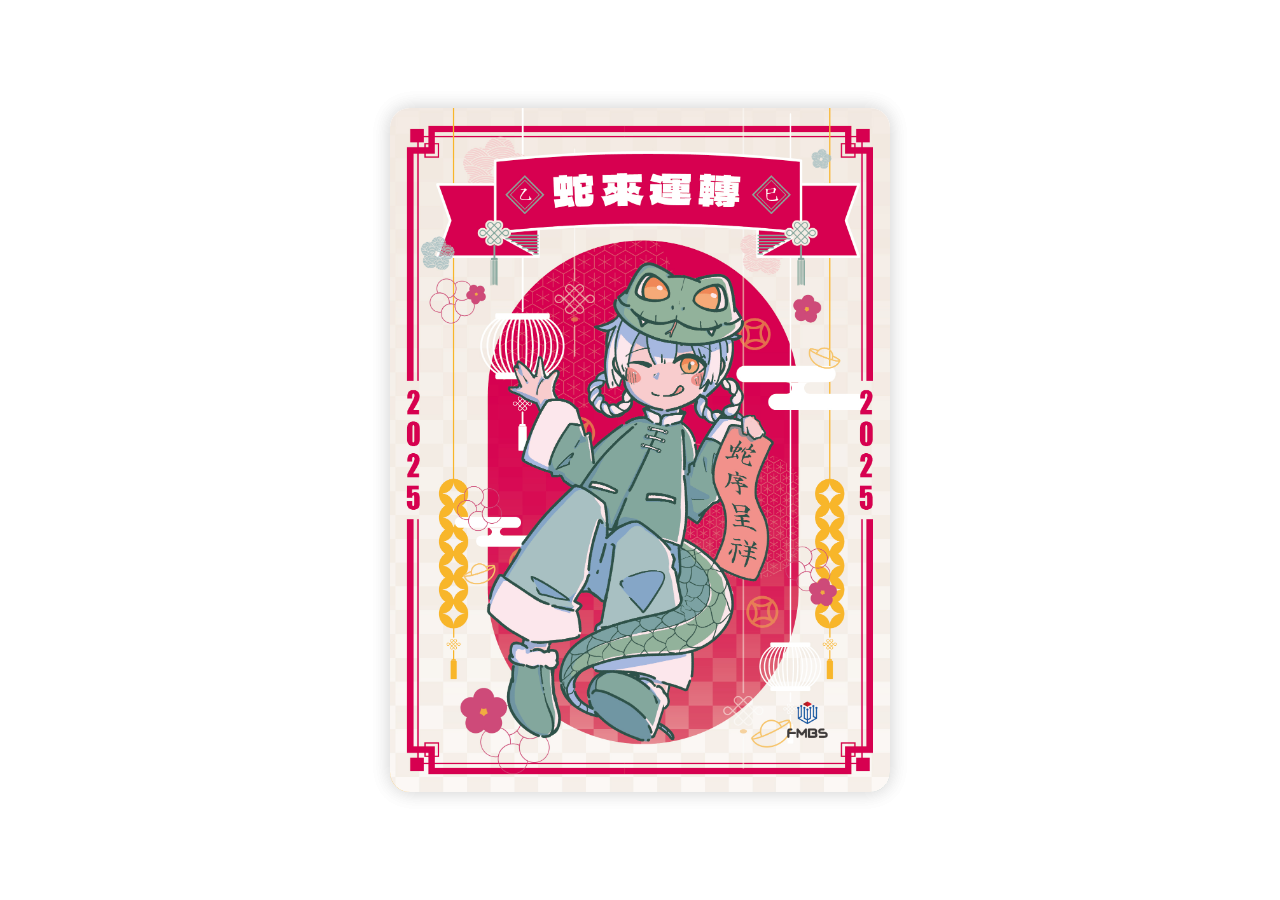
==== index.html @ 7afd51ae "Add files via upload" ====
<!DOCTYPE html>
<html lang="en">

<head>
    <meta charset="UTF-8">
    <meta name="viewport" content="width=device-width, initial-scale=1.0">
    <title>Document</title>

    <link rel="stylesheet" href="style.css">
</head>

<body>
    <div class="card-position"  onclick="toggleFlip()">
        <div class="fullcard size">
            <div class="content-left card"></div>
            <div class="cover card"></div>
        </div>
        <div class="content-right size"></div>

    </div>
















    <script>
        function toggleFlip() {
            const fullcard = document.querySelector('.fullcard');
            const moveItems = document.querySelector('.card-position');
            fullcard.classList.toggle('flipped');
            moveItems.classList.toggle('moveItems');
        }
    </script>

</body>

</html>
---- style.css ----
/* http://meyerweb.com/eric/tools/css/reset/ 
   v2.0 | 20110126
   License: none (public domain)
*/

html, body, div, span, applet, object, iframe,
h1, h2, h3, h4, h5, h6, p, blockquote, pre,
a, abbr, acronym, address, big, cite, code,
del, dfn, em, img, ins, kbd, q, s, samp,
small, strike, strong, sub, sup, tt, var,
b, u, i, center,
dl, dt, dd, ol, ul, li,
fieldset, form, label, legend,
table, caption, tbody, tfoot, thead, tr, th, td,
article, aside, canvas, details, embed, 
figure, figcaption, footer, header, hgroup, 
menu, nav, output, ruby, section, summary,
time, mark, audio, video {
	margin: 0;
	padding: 0;
	border: 0;
	font-size: 100%;
	font: inherit;
	vertical-align: baseline;
}
/* HTML5 display-role reset for older browsers */
article, aside, details, figcaption, figure, 
footer, header, hgroup, menu, nav, section {
	display: block;
}
body {
	line-height: 1;
    overflow: hidden;
}
ol, ul {
	list-style: none;
}
blockquote, q {
	quotes: none;
}
blockquote:before, blockquote:after,
q:before, q:after {
	content: '';
	content: none;
}
table {
	border-collapse: collapse;
	border-spacing: 0;
}

/* eric end */

.card-position{
    height: 100vh;
    display: flex;
    justify-content: center;
    align-items: center;
    transition: all 0.6s;
    overflow: hidden;
}

.card-position.moveItems{
    transform: translateX(250px);
}

.card-position>div{
    box-shadow: 0px 0px 20px 0px rgba(0, 0, 0, 0.1);
}

.size{
    aspect-ratio: 133 / 182;
    width: 500px;
}

.fullcard{
    position: relative;
    transform-origin: left;
    transform-style: preserve-3d;
    perspective: 10px;
    transition: all 0.6s;
    z-index: 3;
    border-radius: 20px;
}

.fullcard.flipped {
    transform: rotateY(180deg);
}

.card{
    width: 100%;
    height: 100%;
    background-size: contain;
    position: absolute;
    backface-visibility: hidden;
    border-radius: 20px;
}

.cover{
    background-image: url(./image/1.jpg);
    transform: rotateY(0deg);
    backface-visibility: hidden;
}

.content-left{
    background-image: url(./image/3.jpg);
    transform: rotateY(180deg);
    backface-visibility: hidden;
}


.content-right{
    position: absolute;
    background-size: contain;
    background-image: url(./image/2.jpg);
    border-radius: 20px;
}
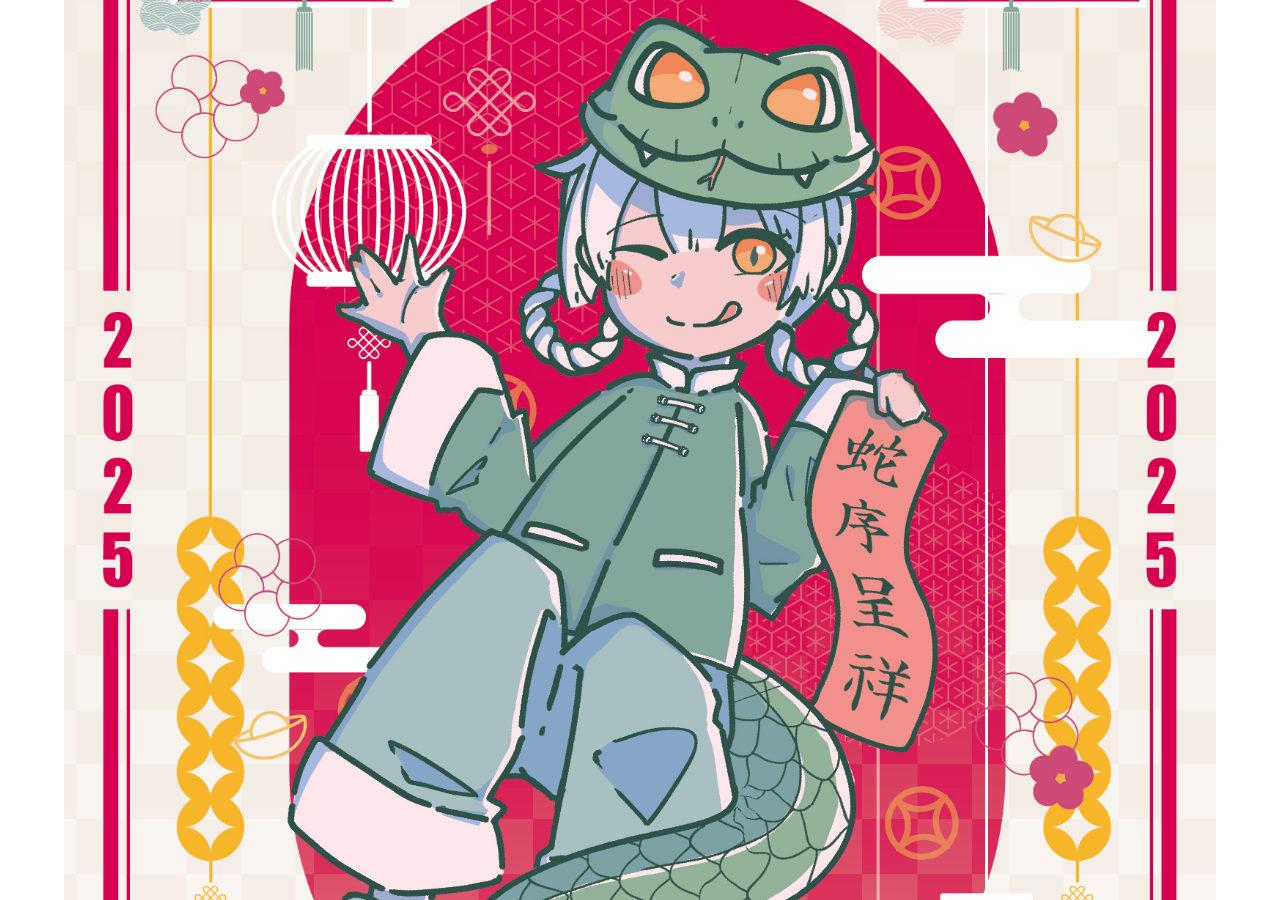
==== commit dae75fc9: "Add files via upload" ====
--- a/index.html
+++ b/index.html
@@ -5,18 +5,28 @@
     <meta charset="UTF-8">
     <meta name="viewport" content="width=device-width, initial-scale=1.0">
     <title>Document</title>
-
     <link rel="stylesheet" href="style.css">
 </head>
 
 <body>
-    <div class="card-position"  onclick="toggleFlip()">
-        <div class="fullcard size">
-            <div class="content-left card"></div>
-            <div class="cover card"></div>
+    <div class="card-position">
+        <div class="fullcard">
+            <div class="page-1">
+                <div class="front"></div>
+                <div class="back"></div>
+
+            </div>
+
+            <div class="page-2">
+                <div class="front"></div>
+                <div class="back"></div>
+            </div>
+
+            <div class="page-3">
+                <div class="front"></div>
+                <div class="back"></div>
+            </div>
         </div>
-        <div class="content-right size"></div>
-
     </div>
 
 
@@ -24,25 +34,80 @@
 
 
 
+    <script>
+        const page1 = document.querySelector('.page-1');
+        const page2 = document.querySelector('.page-2');
+        const page3 = document.querySelector('.page-3');
+        const fullcard = document.querySelector('.fullcard');
+        const fullcardWidth = fullcard.clientWidth;
+        const halfFullcardWidth = fullcardWidth / 2;
 
+        let clicknumber = 0
 
+        function translateCard(translatePx) {
+            fullcard.style.transform = `translateX(${translatePx}px)`;
+        }
+        function addFlip(page, rotationAngle) {
+            page.classList.add('changePage');
+            page.style.transform = `rotateY(${rotationAngle}deg)`;
+        }
 
+        function removeFlip(page) {
+            page.classList.remove('changePage');
+            page.style.transform = '';  // 清除自定義的旋轉角度
+        }
 
+        // 根據 clicknumber 值來控制 class
+        // 首先移除所有的 changePage class
+        removeFlip(page1);
+        removeFlip(page2);
+        removeFlip(page3);
 
+        document.addEventListener("click", function (event) {
+            // 獲取螢幕的寬度
+            const screenWidth = window.innerWidth;
 
+            // 檢查點擊是否在螢幕的右半邊
+            if (event.clientX > screenWidth / 2 && clicknumber < 3) {
+                // 如果點擊在右半邊且 clicknumber 小於 5，讓 clicknumber 加 1
+                clicknumber += 1;
+                console.log("點擊在右半邊，clicknumber:", clicknumber);
+            }
+            // 檢查點擊是否在螢幕的左半邊，且 clicknumber 大於 0
+            else if (event.clientX <= screenWidth / 2 && clicknumber > 0) {
+                // 如果點擊在左半邊且 clicknumber 大於 0，讓 clicknumber 減 1
+                clicknumber -= 1;
+                console.log("點擊在左半邊，clicknumber:", clicknumber);
+            }
 
-
-
-
-    <script>
-        function toggleFlip() {
-            const fullcard = document.querySelector('.fullcard');
-            const moveItems = document.querySelector('.card-position');
-            fullcard.classList.toggle('flipped');
-            moveItems.classList.toggle('moveItems');
-        }
+            // 再依據 clicknumber 增加對應的 class
+            switch (clicknumber) {
+                case 0:
+                    removeFlip(page1);
+                    removeFlip(page2);
+                    removeFlip(page3);
+                    break;
+                case 1:
+                    addFlip(page1, -130, 0);
+                    removeFlip(page2);
+                    removeFlip(page3);
+                    break;
+                case 2:
+                    addFlip(page1, -130, 0);
+                    addFlip(page2, -130, 0);
+                    removeFlip(page3);
+                    translateCard(0)
+                    break;
+                case 3:
+                    addFlip(page1, -180);
+                    addFlip(page2, -180);
+                    addFlip(page3, -180);
+                    addFlip(page3);
+                    translateCard(fullcardWidth)
+                    break;
+            }
+        });
     </script>
-
 </body>
 
 </html>--- a/style.css
+++ b/style.css
@@ -30,7 +30,7 @@
 }
 body {
 	line-height: 1;
-    overflow: hidden;
+    /* overflow: hidden; */
 }
 ol, ul {
 	list-style: none;
@@ -59,58 +59,75 @@
     overflow: hidden;
 }
 
-.card-position.moveItems{
-    transform: translateX(250px);
+.fullcard{
+    aspect-ratio: 133 / 182;
+    width: 90%;
+    position: relative;
+    perspective: 2000px;
+    transition: all 0.6s;
 }
 
-.card-position>div{
-    box-shadow: 0px 0px 20px 0px rgba(0, 0, 0, 0.1);
+.fullcard>div{
+    width: 100%;
+    height: 100%;
+    position: absolute;
+    transition: all 0.6s;
+    transform-style: preserve-3d;
+    transform-origin: left;
 }
 
-.size{
-    aspect-ratio: 133 / 182;
-    width: 500px;
+.fullcard>div>div{
+    width: 100%;
+    height: 100%;
+    position: absolute;
+    transition: all 0.6s;
+    background-size: contain;
 }
 
-.fullcard{
-    position: relative;
-    transform-origin: left;
-    transform-style: preserve-3d;
-    perspective: 10px;
-    transition: all 0.6s;
-    z-index: 3;
-    border-radius: 20px;
+
+.page-1{
+    z-index: 4;
 }
 
-.fullcard.flipped {
-    transform: rotateY(180deg);
+.page-1 .front{
+    background-image: url(./image/1.jpg);
 }
 
-.card{
-    width: 100%;
-    height: 100%;
-    background-size: contain;
-    position: absolute;
-    backface-visibility: hidden;
-    border-radius: 20px;
-}
-
-.cover{
-    background-image: url(./image/1.jpg);
+.front{
     transform: rotateY(0deg);
     backface-visibility: hidden;
 }
 
-.content-left{
-    background-image: url(./image/3.jpg);
+.back{
+    background-color: antiquewhite;
     transform: rotateY(180deg);
     backface-visibility: hidden;
 }
 
+/* .changePage{
+    transform: rotateY(-130deg);
+} */
 
-.content-right{
-    position: absolute;
-    background-size: contain;
+.page-2{
+    z-index: 3;
+}
+
+.page-2 .front{
     background-image: url(./image/2.jpg);
-    border-radius: 20px;
 }
+
+.page-3{
+    z-index: 2;
+}
+
+.page-3 .front{
+    background-image: url(./image/3.jpg);
+}
+
+.page-4{
+    z-index: 1;
+}
+
+.page-1 .back{
+    background-image: url(./image/4.jpg);
+}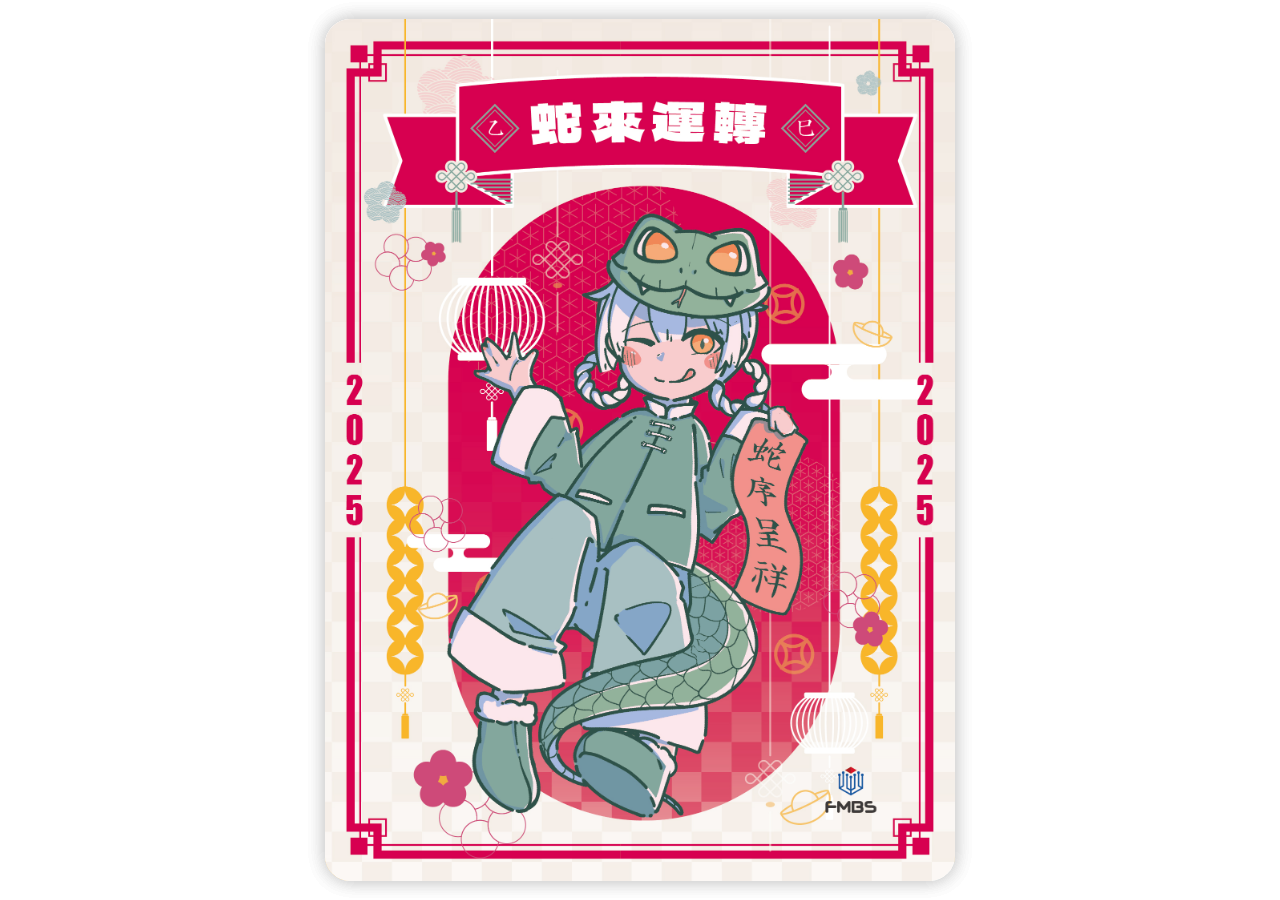
==== commit feca7893: "Add files via upload" ====
--- a/index.html
+++ b/index.html
@@ -39,10 +39,29 @@
         const page2 = document.querySelector('.page-2');
         const page3 = document.querySelector('.page-3');
         const fullcard = document.querySelector('.fullcard');
-        const fullcardWidth = fullcard.clientWidth;
-        const halfFullcardWidth = fullcardWidth / 2;
+        let fullcardWidth
 
         let clicknumber = 0
+
+        document.addEventListener("DOMContentLoaded", function () {
+            const vhValue = window.innerHeight; // 獲取 100vh 的實際數值
+            const vwValue = window.innerWidth; // 獲取 100vw 的實際數值
+
+            // 計算 fullcardWidth
+            if (vhValue > vwValue) {
+                fullcardWidth = vwValue * 0.8; // 如果 vhValue 大於 vwValue，設置為 vwValue 的 80%
+            } else {
+                fullcardWidth = vhValue * 0.7; // 如果 vwValue 大於 vhValue，設置為 vhValue 的 80%
+            }
+
+            document.documentElement.style.setProperty('--fullcard-width', `${fullcardWidth}px`);
+
+            const borderRadiusValue = fullcardWidth * 0.04;
+            document.documentElement.style.setProperty('--border-radius', borderRadiusValue + 'px');
+
+        });
+
+        // const fullcardTureWidth = fullcard.clientWidth;
 
         function translateCard(translatePx) {
             fullcard.style.transform = `translateX(${translatePx}px)`;
@@ -107,6 +126,8 @@
                     break;
             }
         });
+
+
     </script>
 </body>
 
--- a/style.css
+++ b/style.css
@@ -61,7 +61,7 @@
 
 .fullcard{
     aspect-ratio: 133 / 182;
-    width: 90%;
+    width: var(--fullcard-width);
     position: relative;
     perspective: 2000px;
     transition: all 0.6s;
@@ -74,6 +74,8 @@
     transition: all 0.6s;
     transform-style: preserve-3d;
     transform-origin: left;
+    box-shadow: 0px 0px 20px 0px rgba(0, 0, 0, 0.1);
+    border-radius: var(--border-radius);
 }
 
 .fullcard>div>div{
@@ -82,6 +84,7 @@
     position: absolute;
     transition: all 0.6s;
     background-size: contain;
+    border-radius: var(--border-radius);
 }
 
 
@@ -113,7 +116,7 @@
 }
 
 .page-2 .front{
-    background-image: url(./image/2.jpg);
+    background-image: url(./image/3.jpg);
 }
 
 .page-3{
@@ -121,7 +124,7 @@
 }
 
 .page-3 .front{
-    background-image: url(./image/3.jpg);
+    background-image: url(./image/2.jpg);
 }
 
 .page-4{
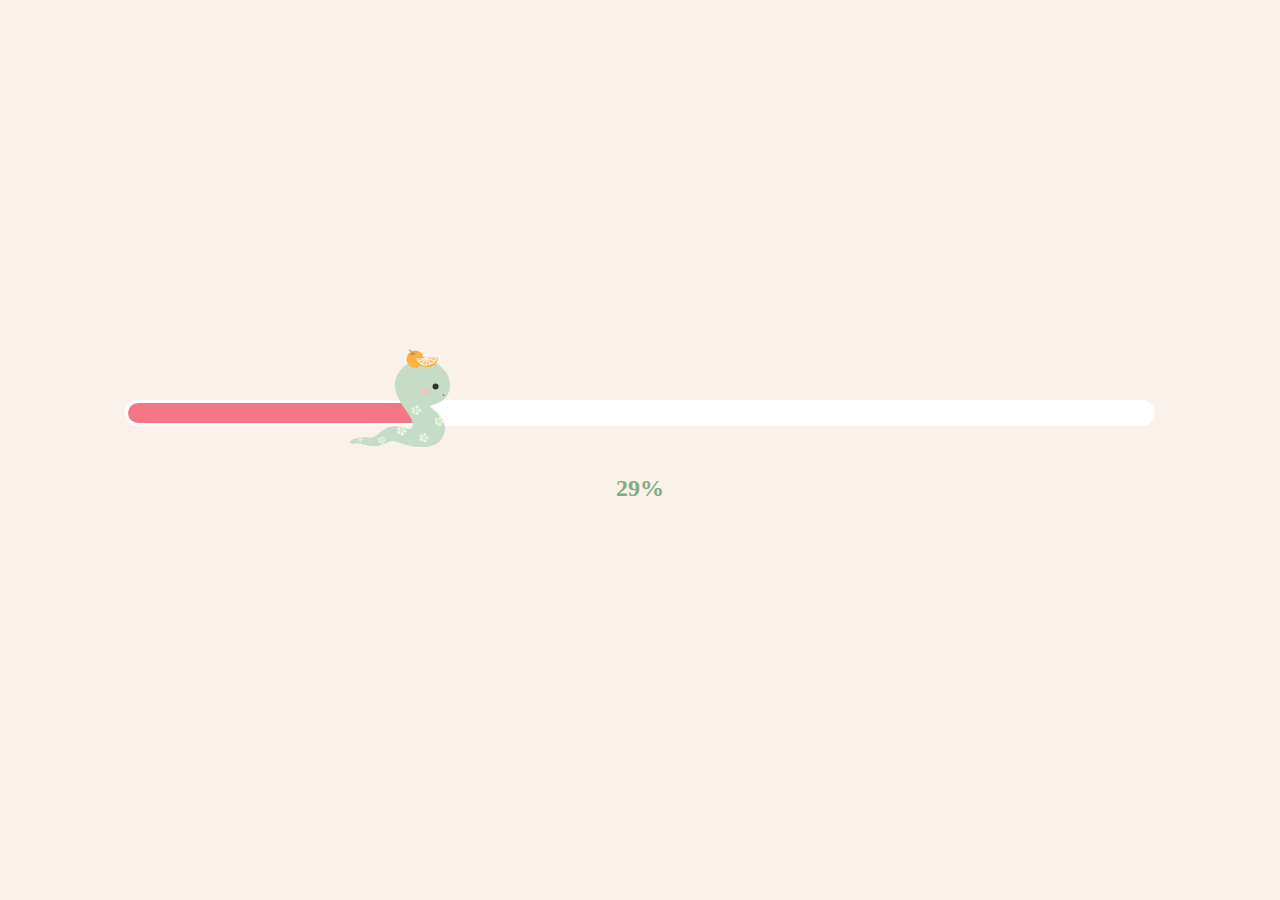
==== commit cf01fbe3: "1108" ====
--- a/index.html
+++ b/index.html
@@ -6,9 +6,19 @@
     <meta name="viewport" content="width=device-width, initial-scale=1.0">
     <title>Document</title>
     <link rel="stylesheet" href="style.css">
+    <!-- <link href="./script.js"> -->
 </head>
 
 <body>
+    <div id="loadingContainer">
+        <div id="progressBar">
+            <div id="progress">
+                <img class="loadingSnakes" src="./image/loading-snake.svg" alt="">
+            </div>
+        </div>
+        <span id="progressText">0%</span>
+    </div>
+
     <div class="card-position">
         <div class="fullcard">
             <div class="page-1">
@@ -18,12 +28,133 @@
             </div>
 
             <div class="page-2">
-                <div class="front"></div>
+
+                <div class="front">
+
+                    <div class="page2Zoom" id="lanternpage">
+                        <!-- 內文 -->
+                        <p class="contentText">
+                            親愛的藥師夥伴，感謝您長期的支持與信任！<br>
+
+                            我們即將推出全新的 iLINE 系統，助您更輕鬆地管理顧客關係，提升服務效率。<br>
+
+                            透過 iLINE，您能快速掌握顧客消費喜好，並提供慢籤領藥功能，貼心提醒顧客領藥。<br>
+
+                            此外，團購功能，幫助您靈活應對不同顧客的購物需求。<br>
+
+                            期待 iLINE 為您帶來更便捷的管理體驗，協助您提供更優質的社區服務！<br>
+                        </p>
+
+                        <!-- 團購 -->
+                        <button id="iline-shop" class="ilineContent" onclick="showPopShop()">
+                            <span id="lightShop" class="lantern-light"></span>
+                        </button>
+                        <div id="popShop" class="pop">
+                            <img class="pop-img" src="./image/loading-snake.svg" alt="">
+                            <p>內容測試大約100字內容測試大約100字內容測試大約100字內容測試大約100字內容測試大約100字內容測試大約100字內容測試大約100字內容測試大約100字內容測試大約100字內容測試大約100字
+                            </p>
+                            <button id="close-btn" onclick="hidePop()"></button>
+                        </div>
+
+                        <!-- 會員 -->
+                        <button id="iline-member" class="ilineContent" onclick="showPopMember()">
+                            <span id="lightMember" class="lantern-light"></span>
+                        </button>
+                        <div id="popMember" class="pop">
+                            <img class="pop-img" src="./image/loading-snake.svg" alt="">
+                            <p>membermembermembermembermembermembermembermembermembermembermembermembermembermembermembermembermembermembermembermembermembermembermembermember
+                            </p>
+                            <button id="close-btn" onclick="hidePop()"></button>
+                        </div>
+
+                        <!-- 慢籤 -->
+                        <button id="iline-medicine" class="ilineContent" onclick="showPopMedicine()">
+                            <span id="lightMedicine" class="lantern-light"></span>
+                        </button>
+                        <div id="popMedicine" class="pop">
+                            <img class="pop-img" src="./image/loading-snake.svg" alt="">
+                            <p>medicinemedicinemedicinemedicinemedicinemedicinemedicinemedicinemedicinemedicinemedicinemedicinemedicinemedicinemedicinemedicinemedicinemedicine
+                            </p>
+                            <button id="close-btn" onclick="hidePop()"></button>
+                        </div>
+
+
+                        <!-- 提示動畫 -->
+                        <div class="tips">
+                            <div class="needToClick needToClick-1">
+                                <div class="ripples">
+                                    <span class="circle-1"></span>
+                                    <span class="circle-2"></span>
+                                    <span class="circle-3"></span>
+                                </div>
+                                <img class="hand" src="./image/pan_tool_alt.svg" alt="">
+                            </div>
+
+                            <div class="needToClick needToClick-2">
+                                <div class="ripples">
+                                    <span class="circle-1"></span>
+                                    <span class="circle-2"></span>
+                                    <span class="circle-3"></span>
+                                </div>
+                                <img class="hand" src="./image/pan_tool_alt.svg" alt="">
+                            </div>
+
+                            <div class="needToClick needToClick-3">
+                                <div class="ripples">
+                                    <span class="circle-1"></span>
+                                    <span class="circle-2"></span>
+                                    <span class="circle-3"></span>
+                                </div>
+                                <img class="hand" src="./image/pan_tool_alt.svg" alt="">
+                            </div>
+
+                        </div>
+
+                    </div>
+
+                </div>
                 <div class="back"></div>
             </div>
 
             <div class="page-3">
-                <div class="front"></div>
+                <div class="front">
+                    <div class="page2Zoom" id="calenderpage">
+                        <div class="calender">
+                            <img class="calenderYear" src="./image/calender/calender-year.svg" alt="">
+                            <img class="calenderDay" src="./image/calender/calender-day.svg" alt="">
+                            <img class="calenderClouldline" id="calenderClouldline-1"
+                                src="./image/calender/calender-cloudline.svg" alt="">
+                            <img class="calenderClouldline" id="calenderClouldline-2"
+                                src="./image/calender/calender-cloudline.svg" alt="">
+                            <img class="calenderCloulddot" id="calenderCloulddot-1"
+                                src="./image/calender/calender-cloulddot.svg" alt="">
+                            <img class="calenderCloulddot" id="calenderCloulddot-2"
+                                src="./image/calender/calender-cloulddot.svg" alt="">
+                            <img class="calenderGreenflower" id="calenderGreenflower-1"
+                                src="./image/calender/calender-greenflower.svg" alt="">
+                            <img class="calenderGreenflower" id="calenderGreenflower-2"
+                                src="./image/calender/calender-greenflower.svg" alt="">
+                            <img class="calenderRedflower" id="calenderRedflower-1"
+                                src="./image/calender/calender-redflower.svg" alt="">
+                            <img class="calenderRedflower" id="calenderRedflower-2"
+                                src="./image/calender/calender-redflower.svg" alt="">
+                        </div>
+
+                        <div class="claenderText">
+                            <h4>1/25(六)至2/2(日)年節期間 服務說明</h4>
+                            <span class="clip">
+                                <div class="content">
+                                    <p>1/25-1/27仍提供電話客服服務，專線忙線中，可利用官方LINE的智慧客服填寫表單，或於語音信箱中，留下您的</p>
+                                    <p>「寶號」、「聯絡電話」、「事項」</p>
+                                    <p>值班人員將與您聯繫。</p>
+                                    <p>此外，年節期間無法提供到府服務，不變之處請見諒。</p>
+                                </div>
+                            </span>
+                            
+                        </div>
+
+                    </div>
+                </div>
                 <div class="back"></div>
             </div>
         </div>
@@ -35,6 +166,107 @@
 
 
     <script>
+        // pop up
+
+        const ilineContent = document.querySelectorAll('.ilineContent');
+
+        const pops = document.querySelectorAll('.pop');
+        const popShop = document.querySelector('#popShop');
+        const popMember = document.querySelector('#popMember');
+        const popMedicine = document.querySelector('#popMedicine');
+
+        const lights = document.querySelectorAll('.lantern-light');
+        const lightShop = document.querySelector('#lightShop');
+        const lightMember = document.querySelector('#lightMember');
+        const lightMedicine = document.querySelector('#lightMedicine');
+
+
+        // 團購
+        function showPopShop() {
+            popShop.classList.add('show');
+            lightShop.style.opacity = '100%';
+
+            // 禁用按鈕
+            ilineContent.forEach(button => {
+                button.style.pointerEvents = 'none';
+            });
+        }
+
+
+        // 會員
+        function showPopMember() {
+            popMember.classList.add('show');
+            lightMember.style.opacity = '100%';
+
+            // 禁用按鈕
+            ilineContent.forEach(button => {
+                button.style.pointerEvents = 'none';
+            });
+        }
+
+        // 領藥
+        function showPopMedicine() {
+            popMedicine.classList.add('show');
+            lightMedicine.style.opacity = '100%';
+
+            // 禁用按鈕
+            ilineContent.forEach(button => {
+                button.style.pointerEvents = 'none';
+            });
+        }
+
+
+        // 隱藏彈窗
+        function hidePop() {
+            pops.forEach(pop => {
+                pop.classList.remove('show');
+            });
+
+            lights.forEach(light => {
+                light.style.opacity = '30%';
+            });
+
+            // 啟用按鈕
+            ilineContent.forEach(button => {
+                button.style.pointerEvents = 'auto';
+            });
+        }
+
+
+        // 燈籠頁面顯示動畫
+        const lanternpage = document.getElementById("lanternpage");
+
+
+        // tips 提示動畫
+        const tips = document.querySelector('.tips');
+
+
+
+        // 燈籠下墜
+        const lanterns = document.querySelectorAll('.ilineContent');
+
+        function showLantern() {
+            lanterns.forEach(lantern => {
+                lantern.style.display = "block";
+            });
+        }
+
+        function closeLantern() {
+            lanterns.forEach(lantern => {
+                lantern.style.display = "none";
+            });
+        }
+
+
+
+
+        // 日曆
+        const calenderpage = document.getElementById("calenderpage");
+
+
+
+
+        // 翻頁動畫
         const page1 = document.querySelector('.page-1');
         const page2 = document.querySelector('.page-2');
         const page3 = document.querySelector('.page-3');
@@ -59,6 +291,8 @@
             const borderRadiusValue = fullcardWidth * 0.04;
             document.documentElement.style.setProperty('--border-radius', borderRadiusValue + 'px');
 
+            const page2Zoom = fullcardWidth / 653.8;
+            document.documentElement.style.setProperty('--page2Zoom', page2Zoom);
         });
 
         // const fullcardTureWidth = fullcard.clientWidth;
@@ -82,50 +316,187 @@
         removeFlip(page2);
         removeFlip(page3);
 
-        document.addEventListener("click", function (event) {
-            // 獲取螢幕的寬度
-            const screenWidth = window.innerWidth;
-
-            // 檢查點擊是否在螢幕的右半邊
-            if (event.clientX > screenWidth / 2 && clicknumber < 3) {
-                // 如果點擊在右半邊且 clicknumber 小於 5，讓 clicknumber 加 1
-                clicknumber += 1;
-                console.log("點擊在右半邊，clicknumber:", clicknumber);
+        // document.addEventListener("click", function (event) {
+        //     // 獲取螢幕的寬度
+        //     const screenWidth = window.innerWidth;
+
+        //     // 檢查點擊是否在螢幕的右半邊
+        //     if (event.clientX > screenWidth / 2 && clicknumber < 3) {
+        //         // 如果點擊在右半邊且 clicknumber 小於 5，讓 clicknumber 加 1
+        //         clicknumber += 1;
+        //         console.log("點擊在右半邊，clicknumber:", clicknumber);
+        //     }
+        //     // 檢查點擊是否在螢幕的左半邊，且 clicknumber 大於 0
+        //     else if (event.clientX <= screenWidth / 2 && clicknumber > 0) {
+        //         // 如果點擊在左半邊且 clicknumber 大於 0，讓 clicknumber 減 1
+        //         clicknumber -= 1;
+        //         console.log("點擊在左半邊，clicknumber:", clicknumber);
+        //     }
+
+        //     // 再依據 clicknumber 增加對應的 class
+        //     switch (clicknumber) {
+        //         case 0:
+        //             removeFlip(page1);
+        //             removeFlip(page2);
+        //             removeFlip(page3);
+        //             break;
+        //         case 1:
+        //             addFlip(page1, -130, 0);
+        //             removeFlip(page2);
+        //             removeFlip(page3);
+        //             break;
+        //         case 2:
+        //             addFlip(page1, -130, 0);
+        //             addFlip(page2, -130, 0);
+        //             removeFlip(page3);
+        //             translateCard(0)
+        //             break;
+        //         case 3:
+        //             addFlip(page1, -180);
+        //             addFlip(page2, -180);
+        //             addFlip(page3, -180);
+        //             addFlip(page3);
+        //             translateCard(fullcardWidth)
+        //             break;
+        //     }
+        // });
+
+        let isDragging = false;
+        let startX = 0;
+
+        function handleDragStart(event) {
+            isDragging = true;
+
+            // 如果是觸控事件，取得觸控的 X 座標
+            if (event.touches) {
+                startX = event.touches[0].clientX;
+            } else {
+                startX = event.clientX;
             }
-            // 檢查點擊是否在螢幕的左半邊，且 clicknumber 大於 0
-            else if (event.clientX <= screenWidth / 2 && clicknumber > 0) {
-                // 如果點擊在左半邊且 clicknumber 大於 0，讓 clicknumber 減 1
-                clicknumber -= 1;
-                console.log("點擊在左半邊，clicknumber:", clicknumber);
+        }
+
+        function handleDragMove(event) {
+            if (!isDragging) return;
+
+            let currentX;
+
+            // 如果是觸控事件，取得觸控的 X 座標
+            if (event.touches) {
+                currentX = event.touches[0].clientX;
+            } else {
+                currentX = event.clientX;
             }
 
-            // 再依據 clicknumber 增加對應的 class
+            const diffX = currentX - startX;
+
+            // 判斷拖曳距離超過一定值
+            if (diffX < -100) { // 左側拖曳
+                clicknumber = Math.min(clicknumber + 1, 3); // 增加 clicknumber
+                // console.log("點擊在左半邊，clicknumber:", clicknumber);
+                isDragging = false; // 停止拖曳
+            } else if (diffX > 100) { // 右側拖曳
+                clicknumber = Math.max(clicknumber - 1, 0); // 減少 clicknumber
+                // console.log("點擊在右半邊，clicknumber:", clicknumber);
+                isDragging = false; // 停止拖曳
+            }
+        }
+
+        function handleDragEnd() {
+            // 根據 clicknumber 的值進行對應的操作
             switch (clicknumber) {
                 case 0:
                     removeFlip(page1);
                     removeFlip(page2);
                     removeFlip(page3);
+                    closeLantern()
+                    lanternpage.style.display = "none";
                     break;
                 case 1:
                     addFlip(page1, -130, 0);
                     removeFlip(page2);
                     removeFlip(page3);
+                    hidePop()
+                    calenderpage.style.display = "none";
+                    lanternpage.style.display = "flex";
+                    showLantern()
                     break;
                 case 2:
                     addFlip(page1, -130, 0);
                     addFlip(page2, -130, 0);
                     removeFlip(page3);
-                    translateCard(0)
+                    translateCard(0);
+                    closeLantern()
+                    calenderpage.style.display = "flex";
+                    lanternpage.style.display = "none";
                     break;
                 case 3:
                     addFlip(page1, -180);
                     addFlip(page2, -180);
                     addFlip(page3, -180);
-                    addFlip(page3);
-                    translateCard(fullcardWidth)
+                    translateCard(fullcardWidth);
+                    calenderpage.style.display = "none";
                     break;
             }
-        });
+
+            // 清理事件
+            isDragging = false; // 停止拖曳
+        }
+
+        document.addEventListener("mousedown", handleDragStart);
+        document.addEventListener("mousemove", handleDragMove);
+        document.addEventListener("mouseup", handleDragEnd);
+
+        // 觸控事件
+        document.addEventListener("touchstart", handleDragStart);
+        document.addEventListener("touchmove", handleDragMove);
+        document.addEventListener("touchend", handleDragEnd);
+
+
+
+
+
+
+
+        //  過場動畫
+        let currentProgress = 0;
+        const progressBar = document.getElementById("progress");
+        const progressText = document.getElementById("progressText");
+        const minDisplayTime = 2000; // 最少顯示 2 秒
+        const startTime = Date.now(); // 記錄開始時間
+
+        // 模擬進度遞增函數
+        const simulateProgress = () => {
+            if (currentProgress < 99) { // 頁面未完全加載時增長至 90%
+                currentProgress += 1; // 每次增加固定值
+                progressBar.style.width = currentProgress + "%";
+                progressText.textContent = Math.floor(currentProgress) + "%";
+                setTimeout(simulateProgress, 25); // 每 50 毫秒更新一次
+            }
+        };
+
+        // 啟動模擬進度
+        simulateProgress();
+
+        // 當所有資源完全加載後
+        window.onload = () => {
+            const elapsedTime = Date.now() - startTime;
+            const remainingTime = minDisplayTime - elapsedTime; // 計算需要延遲的時間
+
+            // 確保最少顯示 2 秒再進行最終進度更新
+            setTimeout(() => {
+                currentProgress = 100;
+                progressBar.style.width = "100%";
+                progressText.textContent = "100%";
+
+                // 隱藏加載動畫並顯示主頁面
+                setTimeout(() => {
+                    document.getElementById("loadingContainer").style.opacity = "0";
+                    setTimeout(() => {
+                        document.getElementById("loadingContainer").style.display = "none";
+                    }, 500); // 過渡時間
+                }, 500);
+            }, Math.max(remainingTime, 0)); // 確保至少 2 秒的顯示時間
+        };
 
 
     </script>
--- a/style.css
+++ b/style.css
@@ -1,56 +1,155 @@
+@import url('https://fonts.googleapis.com/css2?family=Noto+Sans+TC:wght@100..900&family=Noto+Serif+TC:wght@200..900&display=swap');
 /* http://meyerweb.com/eric/tools/css/reset/ 
    v2.0 | 20110126
    License: none (public domain)
 */
 
-html, body, div, span, applet, object, iframe,
-h1, h2, h3, h4, h5, h6, p, blockquote, pre,
-a, abbr, acronym, address, big, cite, code,
-del, dfn, em, img, ins, kbd, q, s, samp,
-small, strike, strong, sub, sup, tt, var,
-b, u, i, center,
-dl, dt, dd, ol, ul, li,
-fieldset, form, label, legend,
-table, caption, tbody, tfoot, thead, tr, th, td,
-article, aside, canvas, details, embed, 
-figure, figcaption, footer, header, hgroup, 
-menu, nav, output, ruby, section, summary,
-time, mark, audio, video {
-	margin: 0;
-	padding: 0;
-	border: 0;
-	font-size: 100%;
-	font: inherit;
-	vertical-align: baseline;
-}
+html,
+body,
+div,
+span,
+applet,
+object,
+iframe,
+h1,
+h2,
+h3,
+h4,
+h5,
+h6,
+p,
+blockquote,
+pre,
+a,
+abbr,
+acronym,
+address,
+big,
+cite,
+code,
+del,
+dfn,
+em,
+img,
+ins,
+kbd,
+q,
+s,
+samp,
+small,
+strike,
+strong,
+sub,
+sup,
+tt,
+var,
+b,
+u,
+i,
+center,
+dl,
+dt,
+dd,
+ol,
+ul,
+li,
+fieldset,
+form,
+label,
+legend,
+table,
+caption,
+tbody,
+tfoot,
+thead,
+tr,
+th,
+td,
+article,
+aside,
+canvas,
+details,
+embed,
+figure,
+figcaption,
+footer,
+header,
+hgroup,
+menu,
+nav,
+output,
+ruby,
+section,
+summary,
+time,
+mark,
+audio,
+video {
+    margin: 0;
+    padding: 0;
+    border: 0;
+    font-size: 100%;
+    font: inherit;
+    vertical-align: baseline;
+}
+
 /* HTML5 display-role reset for older browsers */
-article, aside, details, figcaption, figure, 
-footer, header, hgroup, menu, nav, section {
-	display: block;
-}
+article,
+aside,
+details,
+figcaption,
+figure,
+footer,
+header,
+hgroup,
+menu,
+nav,
+section,
+span {
+    display: block;
+}
+
 body {
-	line-height: 1;
+    line-height: 1;
     /* overflow: hidden; */
 }
-ol, ul {
-	list-style: none;
-}
-blockquote, q {
-	quotes: none;
-}
-blockquote:before, blockquote:after,
-q:before, q:after {
-	content: '';
-	content: none;
-}
+
+ol,
+ul {
+    list-style: none;
+}
+
+blockquote,
+q {
+    quotes: none;
+}
+
+blockquote:before,
+blockquote:after,
+q:before,
+q:after {
+    content: '';
+    content: none;
+}
+
 table {
-	border-collapse: collapse;
-	border-spacing: 0;
+    border-collapse: collapse;
+    border-spacing: 0;
+}
+
+button {
+    background-color: transparent;
+    border: 0px;
+    cursor: pointer;
 }
 
 /* eric end */
-
-.card-position{
+@font-face {
+    font-family: 'Chenyuluoyan';
+    src: url('./ChenYuluoyan-Thin.ttf') format("truetype");
+}
+
+.card-position {
     height: 100vh;
     display: flex;
     justify-content: center;
@@ -59,7 +158,7 @@
     overflow: hidden;
 }
 
-.fullcard{
+.fullcard {
     aspect-ratio: 133 / 182;
     width: var(--fullcard-width);
     position: relative;
@@ -67,7 +166,7 @@
     transition: all 0.6s;
 }
 
-.fullcard>div{
+.fullcard>div {
     width: 100%;
     height: 100%;
     position: absolute;
@@ -78,30 +177,31 @@
     border-radius: var(--border-radius);
 }
 
-.fullcard>div>div{
+.fullcard>div>div {
     width: 100%;
     height: 100%;
     position: absolute;
     transition: all 0.6s;
     background-size: contain;
     border-radius: var(--border-radius);
-}
-
-
-.page-1{
+    overflow: hidden;
+}
+
+
+.page-1 {
     z-index: 4;
 }
 
-.page-1 .front{
+.page-1 .front {
     background-image: url(./image/1.jpg);
 }
 
-.front{
+.front {
     transform: rotateY(0deg);
     backface-visibility: hidden;
 }
 
-.back{
+.back {
     background-color: antiquewhite;
     transform: rotateY(180deg);
     backface-visibility: hidden;
@@ -111,26 +211,590 @@
     transform: rotateY(-130deg);
 } */
 
-.page-2{
+.page-2 {
     z-index: 3;
 }
 
-.page-2 .front{
-    background-image: url(./image/3.jpg);
-}
-
-.page-3{
+.page-2 .front {
+    background-image: url(./image/contentbackground.png);
+    background-color: #FFF;
+}
+
+.page2Zoom {
+    zoom: var(--page2Zoom);
+    width: 100%;
+    height: 100%;
+
+    display: none;
+    justify-content: center;
+    align-items: center;
+}
+
+.contentText {
+    text-align: center;
+    width: 70%;
+    font-family: "Chenyuluoyan";
+    font-size: 28px;
+    line-height: 200%;
+
+    opacity: 0;
+    animation: opacity 1.5s ease-in-out .8s normal forwards;
+}
+
+.page-3 {
     z-index: 2;
 }
 
-.page-3 .front{
+.page-3 .front {
     background-image: url(./image/2.jpg);
 }
 
-.page-4{
+.page-4 {
     z-index: 1;
 }
 
-.page-1 .back{
+.page-1 .back {
     background-image: url(./image/4.jpg);
-}+}
+
+
+/* 加載動畫樣式 */
+#loadingContainer {
+    position: fixed;
+    top: 0;
+    left: 0;
+    width: 100%;
+    height: 100%;
+    background-color: #F9F1EA;
+    /* 背景遮罩 */
+    display: flex;
+    flex-direction: column;
+    align-items: center;
+    justify-content: center;
+    color: #fff;
+    font-size: 24px;
+    z-index: 9999;
+    opacity: 1;
+    /* 初始透明度 */
+    transition: opacity 0.5s ease;
+    /* 添加透明度過渡 */
+}
+
+#progressBar {
+    width: 80%;
+    background-color: #FFF;
+    border-radius: 50px;
+    /* overflow: hidden; */
+    padding: 3px;
+}
+
+#progress {
+    height: 20px;
+    width: 0%;
+    background-color: #F47685;
+    transition: all 0.2s;
+    position: relative;
+    border-radius: 50px;
+}
+
+#progressText {
+    margin-top: 50px;
+    color: #82AD82;
+    font-weight: 700;
+}
+
+.loadingSnakes {
+    width: 100px;
+    position: absolute;
+    top: 50%;
+    right: -25px;
+    transform: translateY(-65%);
+    z-index: 20;
+}
+
+
+/* 燈籠 */
+.ilineContent {
+    background-image: url(./image/lantern.svg);
+    background-position: center bottom;
+    background-repeat: no-repeat;
+    background-size: contain;
+    position: absolute;
+    aspect-ratio: 1 / 8;
+    transform-origin: top;
+
+    display: none;
+    transform: translateY(-100%);
+}
+
+.lantern-light {
+    position: absolute;
+    left: 50%;
+    bottom: 8.5%;
+    transform: translateX(-50%);
+    aspect-ratio: 1 / 1;
+    width: 60%;
+    border-radius: 50%;
+    background: radial-gradient(ellipse at center, rgba(255, 226, 84, 1) 0%, rgba(255, 226, 84, 0) 80%, rgba(255, 226, 84, 0) 100%);
+    opacity: 30%;
+    transition: all .5s ease;
+}
+
+/* 個別燈籠 */
+@keyframes lantern {
+    0% {
+        transform: translateY(-100%);
+    }
+
+    25% {
+        transform: translateY(0%);
+    }
+
+    40% {
+        transform: translateY(0%) rotate(1deg);
+    }
+
+    55% {
+        transform: translateY(0%) rotate(-1deg);
+    }
+
+    70% {
+        transform: translateY(0%) rotate(.5deg);
+    }
+
+    85% {
+        transform: translateY(0%) rotate(-.5deg);
+    }
+
+    100% {
+        transform: translateY(0%);
+    }
+}
+
+#iline-shop {
+    height: 600px;
+    left: 1px;
+    top: 0px;
+    z-index: 3;
+
+    animation: lantern 2s ease-in-out .5s normal forwards;
+}
+
+
+#iline-member {
+    height: 792px;
+    left: 32px;
+    top: 0px;
+    z-index: 1;
+
+    animation: lantern 2s ease-in-out .7s normal forwards;
+}
+
+#iline-medicine {
+    height: 640px;
+    right: 15px;
+    top: 0px;
+    z-index: 2;
+
+    animation: lantern 2s ease-in-out .6s normal forwards;
+}
+
+
+
+/* popup */
+
+.pop {
+    visibility: hidden;
+    opacity: 0;
+    width: 300px;
+    /* height: 600px; */
+    background-color: #fff;
+    box-shadow: 0px 0px 20px 0px rgba(0, 0, 0, 0.15);
+    border-radius: 15px;
+    font-weight: 200;
+    line-height: 140%;
+    letter-spacing: 0.5px;
+    padding: 28px 16px;
+    text-align: center;
+    font-size: 16px;
+    word-break: break-all;
+    z-index: 20;
+
+    position: fixed;
+    top: 50%;
+    left: 50%;
+    transform: translate(-50%, -50%);
+    transition: all .3s ease;
+}
+
+.pop-img {
+    width: 40%;
+    margin: 40px 0px 80px 0px;
+}
+
+#close-btn {
+    background-image: url(./image/btn/icon/close.svg);
+    background-position: center;
+    position: absolute;
+    right: 8px;
+    top: 8px;
+    width: 28px;
+    height: 28px;
+}
+
+.pop.show {
+    visibility: visible;
+    opacity: 1;
+    transition: all .3s ease;
+}
+
+
+/* tips 提示動畫 */
+@keyframes tips {
+    0% {
+
+        opacity: 0;
+    }
+    30% {
+        opacity: 1;
+    }
+
+    60% {
+        opacity: 1;
+    }
+
+    99% {
+        opacity: 0;
+    }
+
+    100% {
+        display: none;
+    }
+}
+
+@keyframes ripples {
+    from {
+        width: 5px;
+        opacity: 1;
+    }
+
+    to {
+        width: 100px;
+        opacity: 0;
+    }
+}
+
+.tips {
+    position: absolute;
+    background-color: rgba(0, 0, 0, .1);
+    width: 100%;
+    height: 100%;
+    z-index: 30;
+
+    opacity: 0;
+    animation: tips 1.5s linear 1.8s normal forwards;
+}
+
+.needToClick {
+    width: 120px;
+    height: 120px;
+    position: absolute;
+}
+
+.ripples {
+    position: relative;
+    width: 120px;
+    height: 120px;
+}
+
+.ripples>span {
+    position: absolute;
+    top: 50%;
+    left: 50%;
+    transform: translate(-50%, -50%);
+    border: 3px solid #fff;
+    aspect-ratio: 1 / 1;
+    width: 5px;
+    border-radius: 50%;
+    animation: ripples 3s ease-in infinite normal;
+}
+
+.ripples .circle-2 {
+    animation-delay: 1s;
+}
+
+.ripples .circle-3 {
+    animation-delay: 2s;
+}
+
+.needToClick .hand {
+    position: absolute;
+    top: 55px;
+    right: 20px;
+    width: 60px;
+}
+
+.needToClick-1 {
+    bottom: 305px;
+    left: -20px;
+}
+
+
+.needToClick-2 {
+    bottom: 136px;
+    left: 22px;
+}
+
+.needToClick-3 {
+    bottom: 272px;
+    right: -5px;
+}
+
+
+/* 月曆 */
+@keyframes opacity{
+    from{
+        opacity: 0;
+    }to{
+        opacity: 1;
+    }
+}
+
+@keyframes year-down{
+    0%{
+        transform: translate(-50%,-100%);
+        opacity: 0;
+    }
+    50%{
+        transform: translate(-50%,0%);
+    }
+    100%{
+        transform: translate(-50%,0%);
+        opacity: 1;
+    }
+}
+
+@keyframes down{
+    0%{
+        transform: translateY(-100%);
+        opacity: 0;
+    }
+    50%{
+        transform: translateY(0%);
+    }
+    100%{
+        transform: translateY(0%);
+        opacity: 1;
+    }
+}
+
+@keyframes left{
+    0%{
+        transform: translateX(-100%);
+        opacity: 0;
+    }
+    50%{
+        transform: translateX(0%);
+    }
+    100%{
+        transform: translateX(0%);
+        opacity: 1;
+    }
+}
+
+@keyframes right{
+    0%{
+        transform: translateX(100%);
+        opacity: 0;
+    }
+    50%{
+        transform: translateX(0%);
+    }
+    100%{
+        transform: translateX(0%);
+        opacity: 1;
+    }
+}
+
+@keyframes flower-opacity{
+    0%{
+        transform: rotate(0deg);
+        opacity: 0;
+    }
+    50%{
+        transform: rotate(180deg);
+        opacity: 1;
+    }
+    100%{
+        transform: rotate(360deg);
+        opacity: 1;
+    }
+}
+
+@keyframes flower-rotate{
+    0%{
+        transform: rotate(0deg);
+    }
+    100%{
+        transform: rotate(360deg);
+    }
+}
+
+#calenderpage{
+    flex-direction: column;
+    display: none;
+    animation: opacity 1.5s ease-in-out normal forwards;;
+}
+
+.calender{
+    position: relative;
+    width: 60%;
+    height: 260%;
+    background-image: url(./image/calender/calender-bg.svg);
+    background-repeat: no-repeat;
+    background-position: center;
+}
+
+.calender>img,.calender>span{
+    position: absolute;
+}
+
+.calenderYear{
+    width: 110%;
+    left: 50%;
+    top: 75px;
+
+    opacity: 0;
+    transform: translateX(-50%);
+    animation: year-down 3s ease-in-out normal forwards;
+}
+
+.calenderDay{
+    width: 65%;
+    left: 50%;
+    top: 54%;
+    transform: translate(-50%,-50%);
+
+    opacity: 0;
+    animation: opacity 1.5s ease-in-out 1.8s normal forwards;
+}
+
+#calenderClouldline-1{
+    width: 65px;
+    left: -33px;
+    bottom: 257px;
+
+    opacity: 0;
+    transform: translateX(-100%);
+    animation: left 3s ease-in-out .5s normal forwards;
+}
+
+#calenderClouldline-2{
+    width: 80px;
+    right: -33px;
+    top: 232px;
+
+    opacity: 0;
+    transform: translateX(100%);
+    animation: right 3s ease-in-out normal forwards;
+}
+
+#calenderCloulddot-1{
+    width: 130px;
+    left: -62px;
+    bottom: 187px;
+
+    opacity: 0;
+    transform: rotateX(180deg) translateX(-100%);
+    animation: left 3s ease-in-out normal forwards;
+}
+
+#calenderCloulddot-2{
+    width: 100px;
+    right: 25px;
+    bottom: 143px;
+
+    opacity: 0;
+    transform: translateX(100%);
+    animation: right 3s ease-in-out .5s normal forwards;
+}
+
+/* 綠花 */
+#calenderGreenflower-1{
+    width: 65px;
+    left: -31px;
+    top: 237px;
+
+    opacity: 0;
+    animation: flower-opacity 8s ease 1.3s forwards, flower-rotate 8s linear 1.3s infinite;
+}
+
+#calenderGreenflower-2{
+    width: 33px;
+    right: 19px;
+    bottom: 207px;
+
+    opacity: 0;
+    animation: flower-opacity 8s ease 1.3s forwards, flower-rotate 8s linear 1.3s infinite;
+}
+
+#calenderRedflower-1{
+    width: 32px;
+    left: 6px;
+    top: 307px;
+
+    opacity: 0;
+    animation: flower-opacity 8s ease .5s forwards, flower-rotate 8s linear .5s infinite;
+}
+
+#calenderRedflower-2{
+    width: 80px;
+    right: -40px;
+    bottom: 244px;
+
+    opacity: 0;
+    animation: flower-opacity 8s ease .5s forwards, flower-rotate 8s linear .5s infinite;
+}
+
+.claenderText{
+    height: 100%;
+    text-align: center;
+    transform: translateY(-55px);
+    width: 75%;
+}
+
+.claenderText>h4{
+    font-family: "Noto Serif TC", serif;
+    font-weight: 700;
+    font-size: 24px;
+    letter-spacing: .11em;
+    color: #D70051;
+
+    opacity: 0;
+    transform: translateX(-100%);
+    animation: down 3s ease-in-out 2s normal forwards;
+}
+
+.clip{
+    overflow: hidden;
+}
+
+.claenderText .content{
+    font-family: "Noto Sans TC", sans-serif;
+    font-weight: 300;
+    font-size: 17px;
+    line-height: 200%;
+    letter-spacing: .1em;
+
+    opacity: 0;
+    transform: translateX(-100%);
+    animation: down 3s ease-in-out 2.5s normal forwards;
+}
+
+.claenderText .content p:nth-of-type(1){
+    margin-top: 28px;
+}
+
+.claenderText .content p:nth-of-type(2){
+    font-weight: 700;
+}
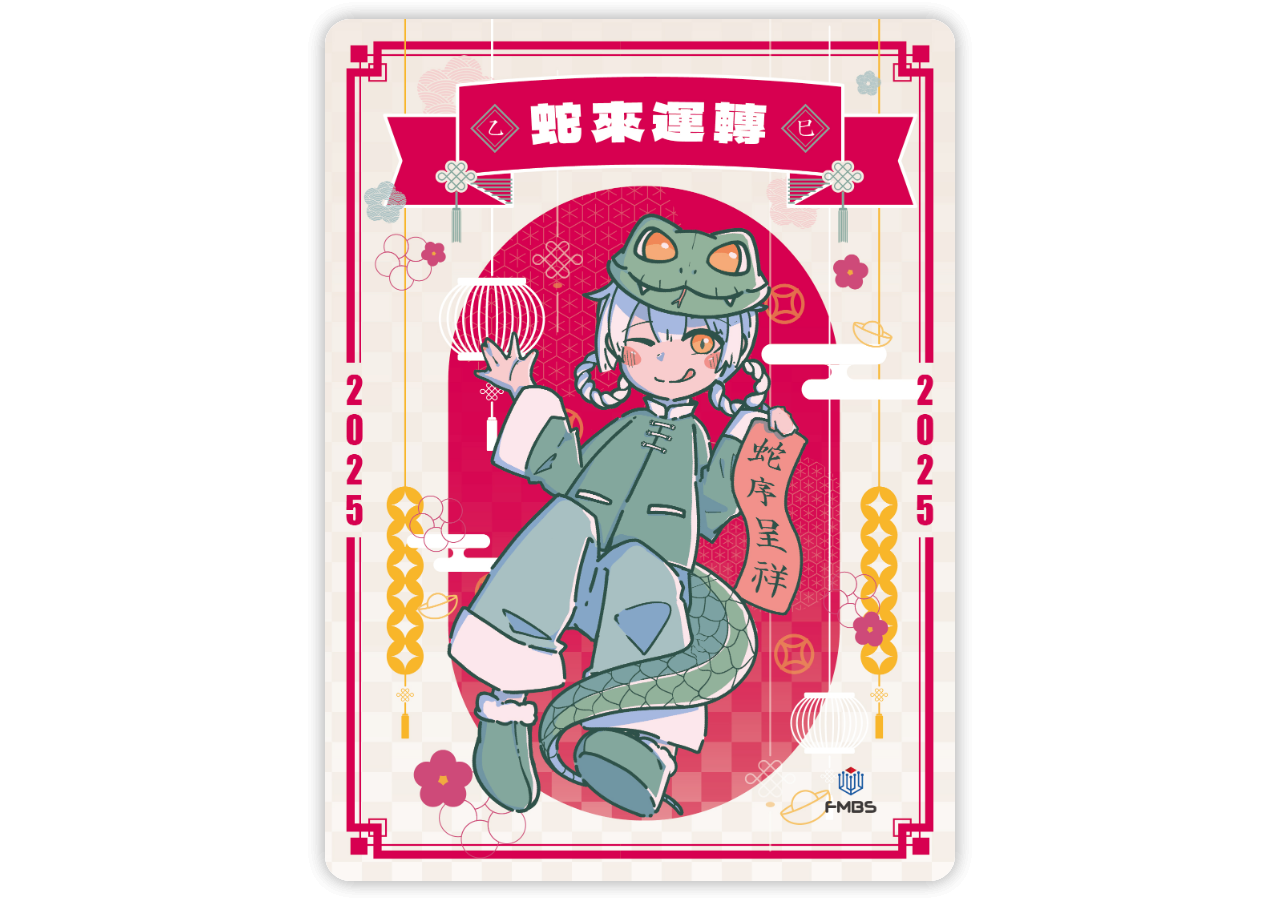
==== commit 562ddec7: "1111" ====
--- a/index.html
+++ b/index.html
@@ -33,16 +33,14 @@
 
                     <div class="page2Zoom" id="lanternpage">
                         <!-- 內文 -->
+                        <img class="ilineLogo" src="./image/iline-logo.svg" alt="">
                         <p class="contentText">
-                            親愛的藥師夥伴，感謝您長期的支持與信任！<br>
+                            親愛的藥師夥伴，<br>感謝您長期的支持與信任！<br><br>
 
                             我們即將推出全新的 iLINE 系統，助您更輕鬆地管理顧客關係，提升服務效率。<br>
-
                             透過 iLINE，您能快速掌握顧客消費喜好，並提供慢籤領藥功能，貼心提醒顧客領藥。<br>
-
                             此外，團購功能，幫助您靈活應對不同顧客的購物需求。<br>
-
-                            期待 iLINE 為您帶來更便捷的管理體驗，協助您提供更優質的社區服務！<br>
+                            期待 iLINE 為您帶來更便捷的管理體驗，<br>協助您提供更優質的社區服務！<br>
                         </p>
 
                         <!-- 團購 -->
@@ -150,8 +148,54 @@
                                     <p>此外，年節期間無法提供到府服務，不變之處請見諒。</p>
                                 </div>
                             </span>
-                            
-                        </div>
+
+                        </div>
+
+                    </div>
+                </div>
+                <div class="back"></div>
+            </div>
+
+            <div class="page-4">
+                <div class="front">
+                    <div class="page2Zoom" id="contactpage">
+
+                        <div class="companyLogo">
+                            <img class="contactcfan" src="./image/contact/contact-companylogo.svg" alt="">
+                            <img class="contactcloud-1" src="./image/contact/contact-greencloud.svg" alt="">
+                            <img class="contactcloud-2" src="./image/contact/contact-greencloud.svg" alt="">
+                        </div>
+
+                        <h4>樺穎資訊科技顧問有限公司</h4>
+
+                        <p>
+                            24248新北市新莊區中泰街65-1號1樓<br>
+                            TEL：02-29989420<br>
+                            FAX：02-2998-9435<br>
+                            假日服務電話：0918-808-588<br>
+                            統一編號：28534765<br>
+                        </p>
+
+                        <div class="contactButton">
+                            <button class="conpanyWeb">官方網頁</button>
+                            <button class="conpanyLine">官方LINE</button>
+                        </div>
+
+                        <div class="contactTriangle">
+                            <img class="darkredtriangle-1" src="./image/contact/contact-darkredtriangle.svg" alt="">
+                            <img class="darkredtriangle-2" src="./image/contact/contact-darkredtriangle.svg" alt="">
+                            <img class="greentriangle" src="./image/contact/contact-greentriangle.svg" alt="">
+                            <img class="redtriangle" src="./image/contact/contact-redtriangle.svg" alt="">
+                        </div>
+
+                        <img class="contactMoney-1" src="./image/contact/contact-money.svg" alt="">
+                        <img class="contactMoney-2" src="./image/contact/contact-money.svg" alt="">
+                        <img class="contactYellowflower" src="./image/contact/contact-yellowflower.svg" alt="">
+                        <img class="contactDarkredflower-1" src="./image/contact/contact-darkredflower.svg" alt="">
+                        <img class="contactDarkredflower-2" src="./image/contact/contact-darkredflower.svg" alt="">
+                        <img class="contactGreenflower-1" src="./image/calender/calender-greenflower.svg" alt="">
+                        <img class="contactGreenflower-2" src="./image/calender/calender-greenflower.svg" alt="">
+                        <img class="contactRedflower" src="./image/calender/calender-redflower.svg" alt="">
 
                     </div>
                 </div>
@@ -258,11 +302,10 @@
         }
 
 
-
-
-        // 日曆
+        // 第三頁（月曆）
         const calenderpage = document.getElementById("calenderpage");
-
+        // 第四頁（聯絡）
+        const contactpage = document.getElementById("contactpage");
 
 
 
@@ -270,6 +313,7 @@
         const page1 = document.querySelector('.page-1');
         const page2 = document.querySelector('.page-2');
         const page3 = document.querySelector('.page-3');
+        const page4 = document.querySelector('.page-4');
         const fullcard = document.querySelector('.fullcard');
         let fullcardWidth
 
@@ -281,7 +325,7 @@
 
             // 計算 fullcardWidth
             if (vhValue > vwValue) {
-                fullcardWidth = vwValue * 0.8; // 如果 vhValue 大於 vwValue，設置為 vwValue 的 80%
+                fullcardWidth = vwValue * 0.95; // 如果 vhValue 大於 vwValue，設置為 vwValue 的 80%
             } else {
                 fullcardWidth = vhValue * 0.7; // 如果 vwValue 大於 vhValue，設置為 vhValue 的 80%
             }
@@ -315,6 +359,8 @@
         removeFlip(page1);
         removeFlip(page2);
         removeFlip(page3);
+        removeFlip(page4);
+
 
         // document.addEventListener("click", function (event) {
         //     // 獲取螢幕的寬度
@@ -391,7 +437,7 @@
 
             // 判斷拖曳距離超過一定值
             if (diffX < -100) { // 左側拖曳
-                clicknumber = Math.min(clicknumber + 1, 3); // 增加 clicknumber
+                clicknumber = Math.min(clicknumber + 1, 4); // 增加 clicknumber
                 // console.log("點擊在左半邊，clicknumber:", clicknumber);
                 isDragging = false; // 停止拖曳
             } else if (diffX > 100) { // 右側拖曳
@@ -408,6 +454,7 @@
                     removeFlip(page1);
                     removeFlip(page2);
                     removeFlip(page3);
+                    removeFlip(page4);
                     closeLantern()
                     lanternpage.style.display = "none";
                     break;
@@ -415,6 +462,7 @@
                     addFlip(page1, -130, 0);
                     removeFlip(page2);
                     removeFlip(page3);
+                    removeFlip(page4);
                     hidePop()
                     calenderpage.style.display = "none";
                     lanternpage.style.display = "flex";
@@ -424,17 +472,29 @@
                     addFlip(page1, -130, 0);
                     addFlip(page2, -130, 0);
                     removeFlip(page3);
-                    translateCard(0);
+                    removeFlip(page4);
                     closeLantern()
                     calenderpage.style.display = "flex";
                     lanternpage.style.display = "none";
+                    contactpage.style.display = "none";
                     break;
                 case 3:
+                    addFlip(page1, -130, 0);
+                    addFlip(page2, -130, 0);
+                    addFlip(page3, -130, 0);
+                    removeFlip(page4);
+                    calenderpage.style.display = "none";
+                    contactpage.style.display = "flex";
+                    translateCard(0);
+                    break;
+                case 4:
                     addFlip(page1, -180);
                     addFlip(page2, -180);
                     addFlip(page3, -180);
+                    addFlip(page4, -180);
                     translateCard(fullcardWidth);
-                    calenderpage.style.display = "none";
+                    contactpage.style.display = "none";
+                    
                     break;
             }
 
--- a/style.css
+++ b/style.css
@@ -148,6 +148,238 @@
     font-family: 'Chenyuluoyan';
     src: url('./ChenYuluoyan-Thin.ttf') format("truetype");
 }
+@font-face {
+    font-family: 'ZhuZiAWan';
+    src: url('./ZhuZiAWan-2.ttc') format("truetype");
+}
+
+/* 動畫區 */
+@keyframes ilineLogo{
+    0%{
+        top: 50%;
+        transform: translateY(-50%);
+        opacity: 0;
+        height: 300px;
+    }
+    60%{
+        top: 50%;
+        transform: translateY(-50%);
+        opacity: 1;
+        height: 300px;
+    }
+    80%{
+        top: 50%;
+        transform: translateY(-50%);
+        opacity: 0;
+        height: 300px;
+    }
+    85%{
+        top: 120px;
+        transform: translateY(0%);
+        opacity: 0;
+        height: 100px;
+    }
+    100%{
+        top: 120px;
+        transform: translateY(0%);
+        opacity: 1;
+        height: 100px;
+    }
+}
+
+@keyframes lantern {
+    0% {
+        transform: translateY(-100%);
+    }
+
+    25% {
+        transform: translateY(0%);
+    }
+
+    40% {
+        transform: translateY(0%) rotate(1deg);
+    }
+
+    55% {
+        transform: translateY(0%) rotate(-1deg);
+    }
+
+    70% {
+        transform: translateY(0%) rotate(.5deg);
+    }
+
+    85% {
+        transform: translateY(0%) rotate(-.5deg);
+    }
+
+    100% {
+        transform: translateY(0%);
+    }
+}
+
+@keyframes tips {
+    0% {
+
+        opacity: 0;
+    }
+    30% {
+        opacity: 1;
+    }
+
+    60% {
+        opacity: 1;
+    }
+
+    99% {
+        opacity: 0;
+    }
+
+    100% {
+        display: none;
+    }
+}
+
+@keyframes ripples {
+    from {
+        width: 5px;
+        opacity: 1;
+    }
+
+    to {
+        width: 100px;
+        opacity: 0;
+    }
+}
+
+@keyframes opacity{
+    from{
+        opacity: 0;
+    }to{
+        opacity: 1;
+    }
+}
+
+@keyframes year-down{
+    0%{
+        transform: translate(-50%,-100%);
+        opacity: 0;
+    }
+    50%{
+        transform: translate(-50%,0%);
+    }
+    100%{
+        transform: translate(-50%,0%);
+        opacity: 1;
+    }
+}
+
+@keyframes down{
+    0%{
+        transform: translateY(-100%);
+        opacity: 0;
+    }
+    50%{
+        transform: translateY(0%);
+    }
+    100%{
+        transform: translateY(0%);
+        opacity: 1;
+    }
+}
+
+@keyframes rise{
+    0%{
+        transform: translateY(100%);
+        opacity: 0;
+    }
+    50%{
+        transform: translateY(0%);
+    }
+    100%{
+        transform: translateY(0%);
+        opacity: 1;
+    }
+}
+
+@keyframes leftBotton{
+    0%{
+        transform: translate(-100%,100%);
+        opacity: 0;
+    }
+    50%{
+        transform: translate(0%,0%);
+    }
+    100%{
+        transform: translate(0%,0%);
+        opacity: 1;
+    }
+}
+
+@keyframes left{
+    0%{
+        transform: translateX(-100%);
+        opacity: 0;
+    }
+    50%{
+        transform: translateX(0%);
+    }
+    100%{
+        transform: translateX(0%);
+        opacity: 1;
+    }
+}
+
+@keyframes triangle-left{
+    0%{
+        transform: rotate(180deg) translateX(100%);
+        opacity: 0;
+    }
+    50%{
+        transform: rotate(180deg) translateX(0%);
+    }
+    100%{
+        transform: rotate(180deg) translateX(0%);
+        opacity: 1;
+    }
+}
+
+@keyframes right{
+    0%{
+        transform: translateX(100%);
+        opacity: 0;
+    }
+    50%{
+        transform: translateX(0%);
+    }
+    100%{
+        transform: translateX(0%);
+        opacity: 1;
+    }
+}
+
+@keyframes flower-opacity{
+    0%{
+        transform: rotate(0deg);
+        opacity: 0;
+    }
+    50%{
+        transform: rotate(180deg);
+        opacity: 1;
+    }
+    100%{
+        transform: rotate(360deg);
+        opacity: 1;
+    }
+}
+
+@keyframes flower-rotate{
+    0%{
+        transform: rotate(0deg);
+    }
+    100%{
+        transform: rotate(360deg);
+    }
+}
 
 .card-position {
     height: 100vh;
@@ -196,6 +428,11 @@
     background-image: url(./image/1.jpg);
 }
 
+.page-1 .back {
+    background-image: url(./image/4.jpg);
+}
+
+
 .front {
     transform: rotateY(0deg);
     backface-visibility: hidden;
@@ -211,6 +448,9 @@
     transform: rotateY(-130deg);
 } */
 
+
+/* 第二頁 */
+
 .page-2 {
     z-index: 3;
 }
@@ -228,35 +468,31 @@
     display: none;
     justify-content: center;
     align-items: center;
+    flex-direction: column;
+}
+
+.ilineLogo{
+    position: absolute;
+    top: 50%;
+    transform: translateY(-50%);
+    opacity: 0;
+    height: 300px;
+    margin-bottom: 30px;
+    animation: ilineLogo 3.8s ease-in-out 0s normal forwards;
 }
 
 .contentText {
+    transform: translateY(65px);
     text-align: center;
     width: 70%;
-    font-family: "Chenyuluoyan";
-    font-size: 28px;
-    line-height: 200%;
-
-    opacity: 0;
-    animation: opacity 1.5s ease-in-out .8s normal forwards;
-}
-
-.page-3 {
-    z-index: 2;
-}
-
-.page-3 .front {
-    background-image: url(./image/2.jpg);
-}
-
-.page-4 {
-    z-index: 1;
-}
-
-.page-1 .back {
-    background-image: url(./image/4.jpg);
-}
-
+    font-family: "Noto Sans TC", sans-serif;
+    font-size: 24px;
+    line-height:200%;
+    font-weight: 300;
+
+    opacity: 0;
+    animation: opacity 1.5s ease-in-out 3.8s normal forwards;
+}
 
 /* 加載動畫樣式 */
 #loadingContainer {
@@ -313,6 +549,9 @@
 }
 
 
+
+/* 第二頁 */
+
 /* 燈籠 */
 .ilineContent {
     background-image: url(./image/lantern.svg);
@@ -341,35 +580,6 @@
 }
 
 /* 個別燈籠 */
-@keyframes lantern {
-    0% {
-        transform: translateY(-100%);
-    }
-
-    25% {
-        transform: translateY(0%);
-    }
-
-    40% {
-        transform: translateY(0%) rotate(1deg);
-    }
-
-    55% {
-        transform: translateY(0%) rotate(-1deg);
-    }
-
-    70% {
-        transform: translateY(0%) rotate(.5deg);
-    }
-
-    85% {
-        transform: translateY(0%) rotate(-.5deg);
-    }
-
-    100% {
-        transform: translateY(0%);
-    }
-}
 
 #iline-shop {
     height: 600px;
@@ -435,6 +645,7 @@
 #close-btn {
     background-image: url(./image/btn/icon/close.svg);
     background-position: center;
+    background-repeat: no-repeat;
     position: absolute;
     right: 8px;
     top: 8px;
@@ -450,39 +661,7 @@
 
 
 /* tips 提示動畫 */
-@keyframes tips {
-    0% {
-
-        opacity: 0;
-    }
-    30% {
-        opacity: 1;
-    }
-
-    60% {
-        opacity: 1;
-    }
-
-    99% {
-        opacity: 0;
-    }
-
-    100% {
-        display: none;
-    }
-}
-
-@keyframes ripples {
-    from {
-        width: 5px;
-        opacity: 1;
-    }
-
-    to {
-        width: 100px;
-        opacity: 0;
-    }
-}
+
 
 .tips {
     position: absolute;
@@ -551,98 +730,19 @@
 }
 
 
+
+/* 第三頁 */
+.page-3 {
+    z-index: 2;
+}
+
+.page-3 .front {
+    background-image: url(./image/2.jpg);
+}
 /* 月曆 */
-@keyframes opacity{
-    from{
-        opacity: 0;
-    }to{
-        opacity: 1;
-    }
-}
-
-@keyframes year-down{
-    0%{
-        transform: translate(-50%,-100%);
-        opacity: 0;
-    }
-    50%{
-        transform: translate(-50%,0%);
-    }
-    100%{
-        transform: translate(-50%,0%);
-        opacity: 1;
-    }
-}
-
-@keyframes down{
-    0%{
-        transform: translateY(-100%);
-        opacity: 0;
-    }
-    50%{
-        transform: translateY(0%);
-    }
-    100%{
-        transform: translateY(0%);
-        opacity: 1;
-    }
-}
-
-@keyframes left{
-    0%{
-        transform: translateX(-100%);
-        opacity: 0;
-    }
-    50%{
-        transform: translateX(0%);
-    }
-    100%{
-        transform: translateX(0%);
-        opacity: 1;
-    }
-}
-
-@keyframes right{
-    0%{
-        transform: translateX(100%);
-        opacity: 0;
-    }
-    50%{
-        transform: translateX(0%);
-    }
-    100%{
-        transform: translateX(0%);
-        opacity: 1;
-    }
-}
-
-@keyframes flower-opacity{
-    0%{
-        transform: rotate(0deg);
-        opacity: 0;
-    }
-    50%{
-        transform: rotate(180deg);
-        opacity: 1;
-    }
-    100%{
-        transform: rotate(360deg);
-        opacity: 1;
-    }
-}
-
-@keyframes flower-rotate{
-    0%{
-        transform: rotate(0deg);
-    }
-    100%{
-        transform: rotate(360deg);
-    }
-}
+
 
 #calenderpage{
-    flex-direction: column;
-    display: none;
     animation: opacity 1.5s ease-in-out normal forwards;;
 }
 
@@ -798,3 +898,220 @@
 .claenderText .content p:nth-of-type(2){
     font-weight: 700;
 }
+
+
+/* 第四頁 */
+.page-4 {
+    z-index: 1;
+}
+
+#contactpage{
+    position: relative;
+    display: flex;
+    flex-direction: column;
+    gap: 50px;
+}
+
+#contactpage>img{
+    position: absolute;
+    /* display: none; */
+}
+
+.companyLogo{
+    position: relative;
+
+    opacity: 0;
+    animation: opacity 1.5s ease-in-out 1s normal forwards;
+}
+
+.contactcfan{
+    width: 350px;
+}
+
+.contactcloud-1,.contactcloud-2{
+    position: absolute;
+    width: 120px;
+
+    opacity: 0;
+}
+
+.contactcloud-1{
+    animation: left 3s ease-in-out 1s normal forwards;
+}
+
+.contactcloud-2{
+    animation: right 2.5s ease-in-out 1.5s normal forwards;
+}
+
+
+#contactpage>h4{
+    font-family: "ZhuZiAWan";
+    font-size: 28px;
+
+    opacity: 0;
+    animation: opacity 1.5s ease-in-out 1.3s normal forwards;
+}
+
+#contactpage>p{
+    font-family: "Noto Sans TC", sans-serif;
+    font-weight: 300;
+    text-align: center;
+    line-height: 160%;
+    font-size: 20px;
+
+    opacity: 0;
+    animation: opacity 1.5s ease-in-out 1.6s normal forwards;
+}
+
+.contactcloud-1{
+    left: -24px;
+    top: 23px;
+}
+.contactcloud-2{
+    right: -22px;
+    bottom: 18px;
+}
+
+.contactButton{
+    display: flex;
+    gap: 16px;
+
+    opacity: 0;
+    animation: rise 1.5s ease-in-out 2.3s normal forwards;
+}
+
+.contactButton>button{
+    color: #fff;
+    padding: 8px 28px;
+    border-radius: 50px;
+    font-size: 20px;
+    font-family: "ZhuZiAWan";
+}
+
+.conpanyWeb{
+    background-color: #F6BE5B;
+}
+
+.conpanyLine{
+    background-color: #22AC38;
+}
+
+
+.contactTriangle{
+    position: absolute;
+    width: 100%;
+    height: 100%;
+    z-index: -1;
+}
+
+.contactTriangle>img{
+    position: absolute;
+    opacity: 0;
+}
+
+.darkredtriangle-1{
+    height: 500px;
+    left: 0;
+    bottom: 0;
+
+    animation: triangle-left 3s ease-in-out .5s normal forwards;
+}
+
+.darkredtriangle-2{
+    height: 430px;
+    right: 0;
+    top: 0;
+
+    animation: right 3s ease-in-out .5s normal forwards;
+}
+
+.greentriangle{
+    left: 0;
+    bottom: 0;
+    width: 480px;
+
+    animation: rise 3s ease-in-out .5s normal forwards;
+}
+
+.redtriangle{
+    left: 0;
+    bottom: 0;
+    width: 260px;
+
+    animation: leftBotton 3s ease-in-out .5s normal forwards;
+}
+
+.contactMoney-1,.contactMoney-2{
+    height: 700px;
+    
+    transform: translateY(-100%);
+    transform-origin: top;
+}
+
+.contactMoney-1{
+    left: 26px;
+    top: -380px;
+
+    animation: lantern 4s ease-in-out normal forwards;
+}
+
+.contactMoney-2{
+    right: 26px;
+    bottom: 210px;
+
+    animation: lantern 4s ease-in-out normal .5s forwards;
+}
+
+.contactYellowflower{
+    width: 110px;
+    left: 55px;
+    bottom: 140px;
+
+    opacity: 0;
+    animation: flower-opacity 8s ease 1.3s forwards, flower-rotate 8s linear 1.3s infinite;
+}
+
+.contactDarkredflower-1{
+    width: 35px;
+    left: 165px;
+    bottom: 115px;
+
+    opacity: 0;
+    animation: flower-opacity 8s ease 1.3s forwards, flower-rotate 8s linear 1.3s infinite;
+}
+
+.contactDarkredflower-2{
+    width: 30px;
+    left: 45px;
+    top: 355px;
+
+    opacity: 0;
+    animation: flower-opacity 8s ease 1.3s forwards, flower-rotate 8s linear 1.3s infinite;
+}
+
+.contactGreenflower-1{
+    width: 30px;
+    right: 145px;
+    top: 20px;
+
+    opacity: 0;
+    animation: flower-opacity 8s ease 1.3s forwards, flower-rotate 8s linear 1.3s infinite;
+}
+
+.contactGreenflower-2{
+    width: 75px;
+    left: -15px;
+    top: -20px;
+
+    opacity: 0;
+    animation: flower-opacity 8s ease 1.3s forwards, flower-rotate 8s linear 1.3s infinite;
+}
+
+.contactRedflower{
+    width: 75px;
+    right: 75px;
+    top: 50px;
+
+    opacity: 0;
+    animation: flower-opacity 8s ease 1.3s forwards, flower-rotate 8s linear 1.3s infinite;
+}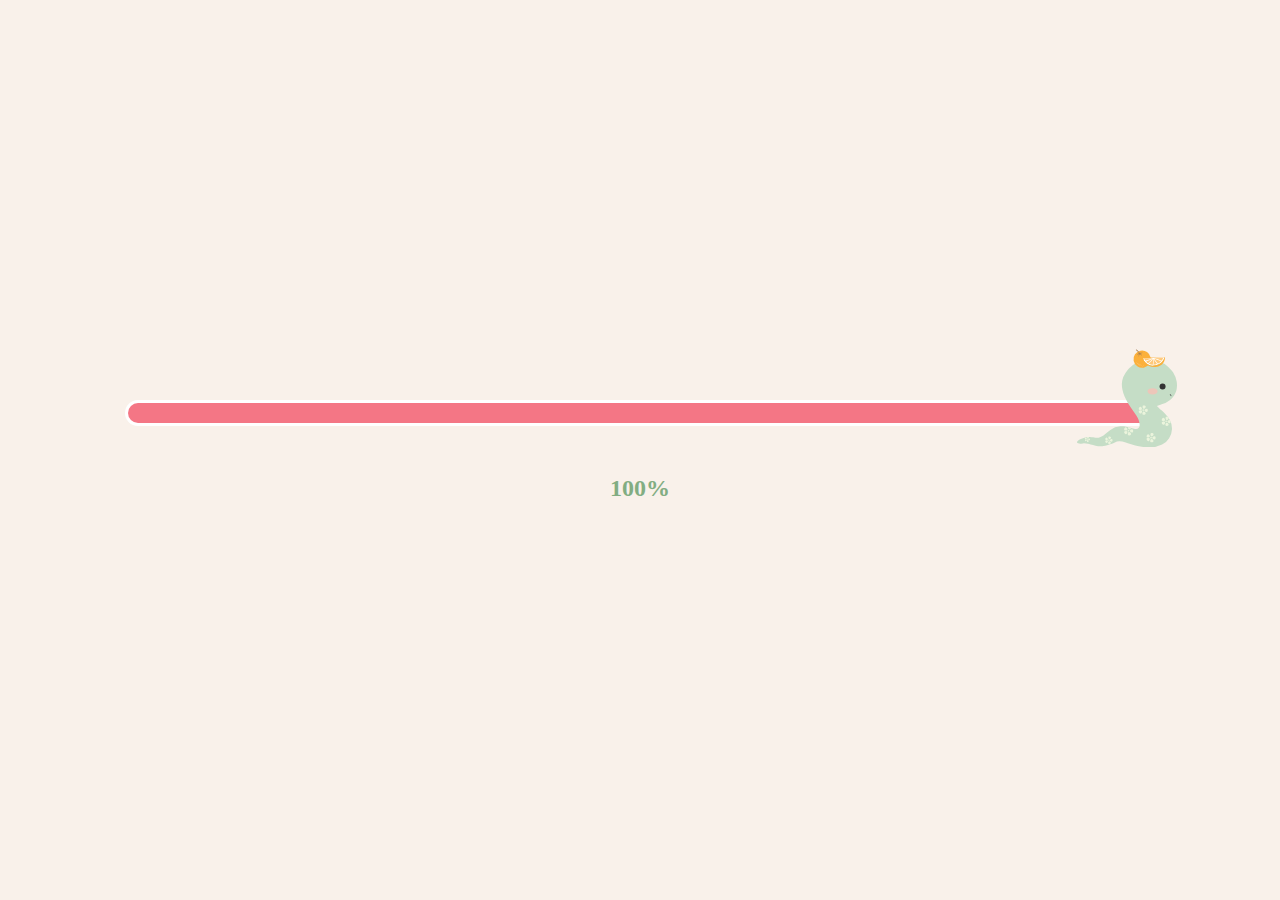
==== commit f1bc6955: "CSS更新" ====
--- a/index.html
+++ b/index.html
@@ -33,12 +33,12 @@
 
                     <div class="page2Zoom" id="lanternpage">
                         <!-- 內文 -->
-                        <img class="ilineLogo" src="./image/iline-logo.svg" alt="">
+                        <img class="ilineLogo" src="./image/iline-logo-1-03.svg" alt="">
                         <p class="contentText">
                             親愛的藥師夥伴，<br>感謝您長期的支持與信任！<br><br>
 
                             我們即將推出全新的 iLINE 系統，助您更輕鬆地管理顧客關係，提升服務效率。<br>
-                            透過 iLINE，您能快速掌握顧客消費喜好，並提供慢籤領藥功能，貼心提醒顧客領藥。<br>
+                            透過 iLINE ，您能快速掌握顧客消費喜好，並提供慢籤領藥功能，貼心提醒顧客領藥。<br>
                             此外，團購功能，幫助您靈活應對不同顧客的購物需求。<br>
                             期待 iLINE 為您帶來更便捷的管理體驗，<br>協助您提供更優質的社區服務！<br>
                         </p>
@@ -48,8 +48,9 @@
                             <span id="lightShop" class="lantern-light"></span>
                         </button>
                         <div id="popShop" class="pop">
-                            <img class="pop-img" src="./image/loading-snake.svg" alt="">
-                            <p>內容測試大約100字內容測試大約100字內容測試大約100字內容測試大約100字內容測試大約100字內容測試大約100字內容測試大約100字內容測試大約100字內容測試大約100字內容測試大約100字
+                            <img class="pop-img" src="./image/groupbuy.svg" alt="">
+                            <h3>解決團購效率低下</h3>
+                            <p>團購資訊散亂、訂單處理耗時？我們的團購功能幫您輕鬆開團，快速彙整訂單，簡化流程，讓團購管理更高效，節省時間與人力！
                             </p>
                             <button id="close-btn" onclick="hidePop()"></button>
                         </div>
@@ -59,8 +60,9 @@
                             <span id="lightMember" class="lantern-light"></span>
                         </button>
                         <div id="popMember" class="pop">
-                            <img class="pop-img" src="./image/loading-snake.svg" alt="">
-                            <p>membermembermembermembermembermembermembermembermembermembermembermembermembermembermembermembermembermembermembermembermembermembermembermember
+                            <img class="pop-img" src="./image/prescription.svg" alt="">
+                            <h3>解決慢籤管理不易</h3>
+                            <p>忘記提醒顧客領藥，導致用藥中斷？慢籤管理功能不僅提供領藥提醒，還能讓顧客安排身邊的親密家人或朋友協助領藥，貼心又便利！
                             </p>
                             <button id="close-btn" onclick="hidePop()"></button>
                         </div>
@@ -70,8 +72,9 @@
                             <span id="lightMedicine" class="lantern-light"></span>
                         </button>
                         <div id="popMedicine" class="pop">
-                            <img class="pop-img" src="./image/loading-snake.svg" alt="">
-                            <p>medicinemedicinemedicinemedicinemedicinemedicinemedicinemedicinemedicinemedicinemedicinemedicinemedicinemedicinemedicinemedicinemedicinemedicine
+                            <img class="pop-img" src="./image/member.svg" alt="">
+                            <h3>解決會員經營不易</h3>
+                            <p>難以維繫顧客忠誠度，提供個性化服務有困難？會員管理功能助您打造智慧會員體驗，提供點數查詢、交易記錄、優惠推播等服務，提升顧客滿意度與黏著度！
                             </p>
                             <button id="close-btn" onclick="hidePop()"></button>
                         </div>
@@ -202,6 +205,14 @@
                 <div class="back"></div>
             </div>
         </div>
+
+        <div class="dropHand">
+            <div class="dropHandArrow">
+                <span class="dropHandArrowTriangle"></span>
+                <span class="dropHandArrowLine"></span>
+                <img class="dropHandSvg" src="./image/pan_tool_alt.svg" alt="">
+            </div>
+        </div>
     </div>
 
 
@@ -284,6 +295,9 @@
         // tips 提示動畫
         const tips = document.querySelector('.tips');
 
+
+        // dropHand 提示動畫
+        const dropHand = document.querySelector('.dropHand');
 
 
         // 燈籠下墜
@@ -419,6 +433,9 @@
             } else {
                 startX = event.clientX;
             }
+
+            // 滑動提示暫時關閉
+            dropHand.style.display = "none";
         }
 
         function handleDragMove(event) {
@@ -445,9 +462,21 @@
                 // console.log("點擊在右半邊，clicknumber:", clicknumber);
                 isDragging = false; // 停止拖曳
             }
-        }
+
+            // 滑動提示暫時關閉
+            dropHand.style.display = "none";
+
+        }
+
+        let dropHandTimeout;
 
         function handleDragEnd() {
+            // 每次翻頁時都隱藏滑動提示
+            dropHand.style.display = "none";
+
+            // 清除之前的定時器，避免重複觸發
+            clearTimeout(dropHandTimeout);
+
             // 根據 clicknumber 的值進行對應的操作
             switch (clicknumber) {
                 case 0:
@@ -457,6 +486,9 @@
                     removeFlip(page4);
                     closeLantern()
                     lanternpage.style.display = "none";
+                    dropHandTimeout = setTimeout(() => {
+                        dropHand.style.display = "flex";
+                    }, 1000);
                     break;
                 case 1:
                     addFlip(page1, -130, 0);
@@ -464,9 +496,12 @@
                     removeFlip(page3);
                     removeFlip(page4);
                     hidePop()
+                    showLantern()
                     calenderpage.style.display = "none";
                     lanternpage.style.display = "flex";
-                    showLantern()
+                    dropHandTimeout = setTimeout(() => {
+                        dropHand.style.display = "flex";
+                    }, 5000);
                     break;
                 case 2:
                     addFlip(page1, -130, 0);
@@ -477,6 +512,9 @@
                     calenderpage.style.display = "flex";
                     lanternpage.style.display = "none";
                     contactpage.style.display = "none";
+                    dropHandTimeout = setTimeout(() => {
+                        dropHand.style.display = "flex";
+                    }, 5000);
                     break;
                 case 3:
                     addFlip(page1, -130, 0);
@@ -486,6 +524,9 @@
                     calenderpage.style.display = "none";
                     contactpage.style.display = "flex";
                     translateCard(0);
+                    dropHandTimeout = setTimeout(() => {
+                        dropHand.style.display = "flex";
+                    }, 4000);
                     break;
                 case 4:
                     addFlip(page1, -180);
@@ -494,7 +535,6 @@
                     addFlip(page4, -180);
                     translateCard(fullcardWidth);
                     contactpage.style.display = "none";
-                    
                     break;
             }
 
@@ -555,6 +595,9 @@
                         document.getElementById("loadingContainer").style.display = "none";
                     }, 500); // 過渡時間
                 }, 500);
+                setTimeout(() => {
+                    dropHand.style.display = "flex";
+                }, 3000);
             }, Math.max(remainingTime, 0)); // 確保至少 2 秒的顯示時間
         };
 
--- a/style.css
+++ b/style.css
@@ -153,37 +153,47 @@
     src: url('./ZhuZiAWan-2.ttc') format("truetype");
 }
 
+@font-face {
+    font-family: 'GenSenRounded2TW-B';
+    src: url('./GenSenRounded2TW-B.otf') format("truetype");
+}
+
+@font-face {
+    font-family: 'GenSenRounded2TW-R';
+    src: url('./GenSenRounded2TW-R.otf') format("truetype");
+}
+
 /* 動畫區 */
 @keyframes ilineLogo{
     0%{
         top: 50%;
         transform: translateY(-50%);
         opacity: 0;
-        height: 300px;
+        /* height: 300px; */
     }
     60%{
         top: 50%;
         transform: translateY(-50%);
         opacity: 1;
-        height: 300px;
+        /* height: 300px; */
     }
     80%{
         top: 50%;
         transform: translateY(-50%);
         opacity: 0;
-        height: 300px;
+        /* height: 300px; */
     }
     85%{
-        top: 120px;
+        top: 150px;
         transform: translateY(0%);
         opacity: 0;
-        height: 100px;
+        /* height: 100px; */
     }
     100%{
-        top: 120px;
+        top: 150px;
         transform: translateY(0%);
         opacity: 1;
-        height: 100px;
+        /* height: 100px; */
     }
 }
 
@@ -378,6 +388,42 @@
     }
     100%{
         transform: rotate(360deg);
+    }
+}
+
+@keyframes dropHand{
+    0%{
+        width: 0px;
+    }
+    25%{
+        width: 300px;
+    }
+    50%{
+        width: 300px;
+    }
+    75%{
+        width: 300px;
+    }
+    100%{
+        width: 0px;
+    }
+}
+
+@keyframes dropHand-opacity{
+    0%{
+        opacity: 0;
+    }
+    25%{
+        opacity: 1;
+    }
+    50%{
+        opacity: 0;
+    }
+    75%{
+        opacity: 0;
+    }
+    100%{
+        opacity: 0;
     }
 }
 
@@ -476,8 +522,8 @@
     top: 50%;
     transform: translateY(-50%);
     opacity: 0;
-    height: 300px;
-    margin-bottom: 30px;
+    width: 400px;
+    /* margin-bottom: 30px; */
     animation: ilineLogo 3.8s ease-in-out 0s normal forwards;
 }
 
@@ -485,7 +531,7 @@
     transform: translateY(65px);
     text-align: center;
     width: 70%;
-    font-family: "Noto Sans TC", sans-serif;
+    font-family: "GenSenRounded2TW-B", sans-serif;
     font-size: 24px;
     line-height:200%;
     font-weight: 300;
@@ -594,7 +640,7 @@
 #iline-member {
     height: 792px;
     left: 32px;
-    top: 0px;
+    top: -35px;
     z-index: 1;
 
     animation: lantern 2s ease-in-out .7s normal forwards;
@@ -639,7 +685,18 @@
 
 .pop-img {
     width: 40%;
-    margin: 40px 0px 80px 0px;
+    margin: 20px 0px 40px 0px;
+}
+
+.pop h3{
+    font-family: "GenSenRounded2TW-B", sans-serif;
+    /* font-weight: 500; */
+    font-size: 24px;
+    margin-bottom: 32px;
+}
+
+.pop p{
+    font-family: "GenSenRounded2TW-M", sans-serif;
 }
 
 #close-btn {
@@ -947,6 +1004,7 @@
 #contactpage>h4{
     font-family: "ZhuZiAWan";
     font-size: 28px;
+    font-weight: 600;
 
     opacity: 0;
     animation: opacity 1.5s ease-in-out 1.3s normal forwards;
@@ -986,6 +1044,8 @@
     border-radius: 50px;
     font-size: 20px;
     font-family: "ZhuZiAWan";
+    font-weight: 600;
+
 }
 
 .conpanyWeb{
@@ -1114,4 +1174,56 @@
 
     opacity: 0;
     animation: flower-opacity 8s ease 1.3s forwards, flower-rotate 8s linear 1.3s infinite;
+}
+
+/* 滑動提示 */
+.dropHand{
+    position: absolute;
+    left: 50%;
+    bottom: 100px;
+    transform: translate(-50%,-50%);
+    /* background-color: #15e6e9; */
+    width: 300px;
+
+    display: none;
+    justify-content: right;
+    filter: drop-shadow(0px 0px 10px rgba(0, 0, 0, 0.3));
+    opacity: 0;
+    
+    animation: dropHand-opacity 5s ease-in-out 0s normal infinite;
+    zoom: var(--page2Zoom);
+}
+
+.dropHandArrow{
+    position: relative;
+    width: fit-content;
+}
+
+.dropHandArrowTriangle{
+    width: 30px;
+    height: 30px;
+    clip-path: polygon(0 50%, 100% 100%, 100% 0);
+
+    position: absolute;
+    top: 50%;
+    left: 0;
+    transform: translateY(-50%);
+    background-color: #FFF;
+}
+
+.dropHandArrowLine{
+    /* background-color: #22AC38; */
+    background: linear-gradient(to right, rgba(255,255,255,1) 0%,rgba(255,255,255,1) 50px,rgba(255,255,255,0) 100%);
+    width: 0px;
+    height: 10px;
+    clip-path: polygon(30px 0, 100% 0, 100% 100%, 30px 100%, 0% 50%);
+
+    animation: dropHand 5s ease-in-out 0s normal infinite;
+}
+
+.dropHandSvg{
+    width: 60px;
+    position: absolute;
+    left: -5px;
+    top: 20px;
 }